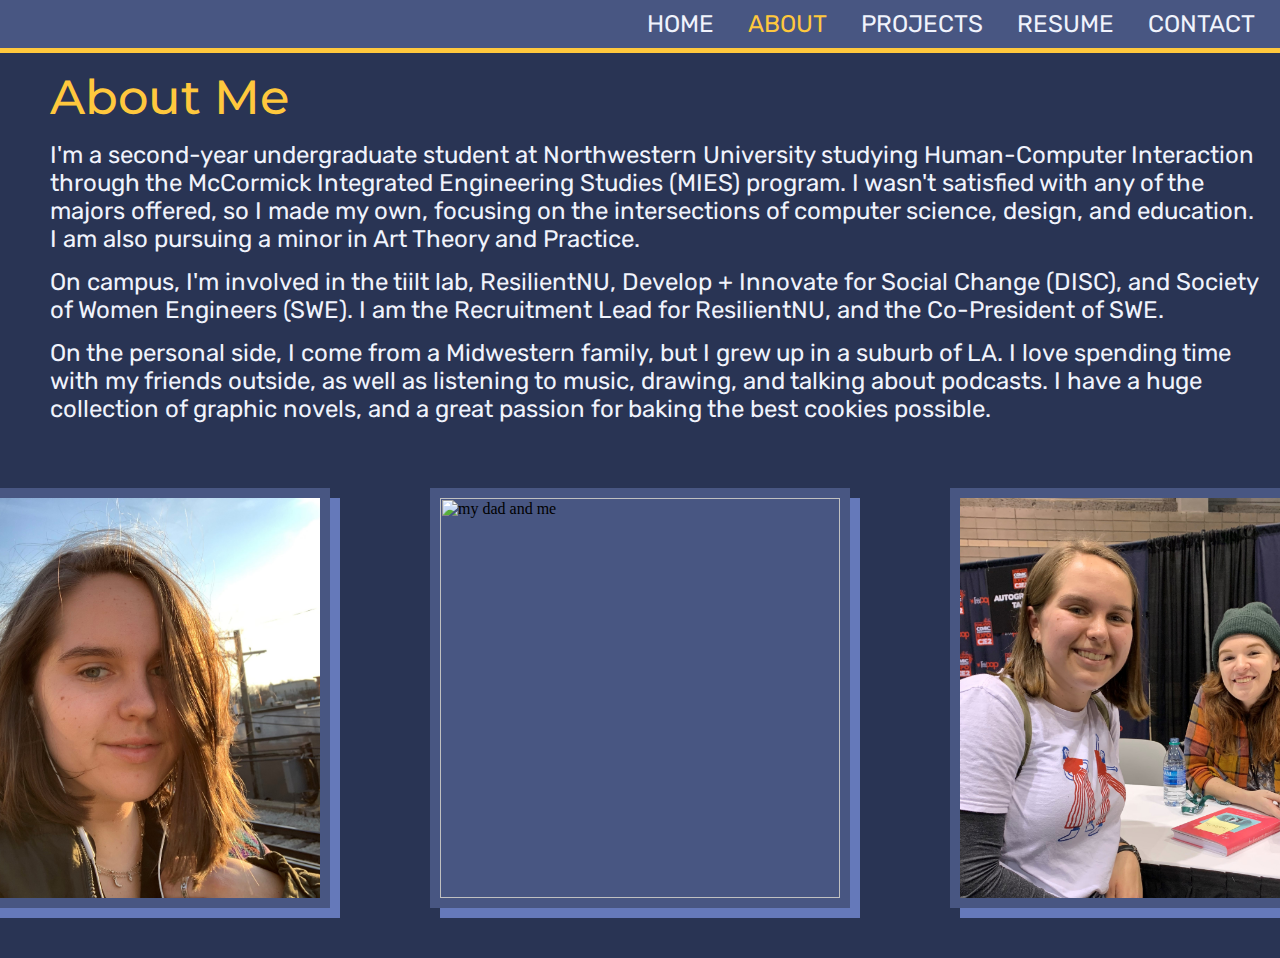
==== about.html @ b74f227f "first commit" ====
<html>
  <head>
    <title>Isabelle Mallwitz</title>
    <link rel="stylesheet" type="text/css" href="styles.css" />
    <link href="https://fonts.googleapis.com/css2?family=Montserrat:wght@400;500&family=Open+Sans&family=Oswald:wght@300&family=Raleway&family=Rubik:wght@400;500&display=swap" rel="stylesheet">
  </head>

  <body>
    <div class="navbar">
      <ul>
        <li> <a href="index.html">HOME</a></li>
        <li> <a href="about.html" id="current-page">ABOUT</a></li>
        <li> <a href="projects.html">PROJECTS</a></li>
        <li> <a href="resume.html">RESUME</a></li>
        <li><a href="contact.html">CONTACT</a></li>
      </ul>
    </div>
    <h1 class="header">About Me</h1>
    <p class="text">I'm a second-year undergraduate student at Northwestern University studying Human-Computer Interaction through the McCormick Integrated Engineering Studies (MIES) program. I wasn't satisfied with any of the majors offered, so I made my own, focusing on the intersections of computer science, design, and education. I am also pursuing a minor in Art Theory and Practice.</p>
    <p class="text">On campus, I'm involved in the tiilt lab, ResilientNU, Develop + Innovate for Social Change (DISC), and Society of Women Engineers (SWE). I am the Recruitment Lead for ResilientNU, and the Co-President of SWE.</p>
    <p class="text">On the personal side, I come from a Midwestern family, but I grew up in a suburb of LA. I love spending time with my friends outside, as well as listening to music, drawing, and talking about podcasts. I have a huge collection of graphic novels, and a great passion for baking the best cookies possible.</p>
    <div class="image-block">
      <div class="image">
        <img src="images/pictureofme_0.jpg" alt="A picture of me"/>
        <p class ="description" id="me-text">This is me! I took this picture in downtown Chicago while waiting for my train, as the sun was setting. I love Chicago a lot, and I'm grateful that I get to explore it while I'm in school.</p>
      </div>
      <div class="image">
        <img src="images/with dad.jpg" alt="my dad and me"/>
        <p class="description" id="dad-text">This is a picture of me with my dad at the preview of his most recent project, Galaxy's Edge.</p>
      </div>
      <div class="image">
        <img src="images/pic with noelle.jpg" alt="me with my favorite author, Noelle Stevenson"/>
        <p class="description" id="noelle-text">This is a picture of me with one of my favorite authors, Noelle Stevenson. She is an amazing artist and the creator of a lovely show on Netflix, She-Ra and the Princesses of Power.</p>
      </div>
    </div>
  </body>
</html>
---- styles.css ----
/* Universal Formatting */

body {
  margin: 0;
  background-color: #293454;
}




/* Navigation Bar */
.navbar {
  text-align: right;
  background-color: #485682;
  padding: 10px;
  border-bottom: 5px solid #FFC83D;
  position: sticky;
  top: 0px;
}

.navbar ul{
  list-style: none;
  padding: 0;
  margin: 0;
}

.navbar li{
  display: inline-block;
  position: relative;
}

.navbar a{
  font-family: 'Rubik', sans-serif;
  font-size: 1.5em;
  color: #f0f3fc;
  text-decoration: none;
  margin: 15px;
}

.navbar a:hover {
  color: #293454;
}

.navbar #current-page{
  color: #FFC83D;
}




/* general text stuff */
h1 {
  font-family: 'Montserrat', sans-serif;
  color: #FFC83D;
  font-size: 3em;
  font-weight: 500;
  margin: 15px;
  margin-left: 50px;
}

.text {
  font-family: 'Rubik', sans-serif;
  font-size: 1.5em;
  color: #f0f3fc;
  margin: 15px;
  margin-left: 50px;
}

.text a {
  color: #FFC83D;
}

.text a:hover {
  color: #6579ba;
}




/* image-related formatting */
.image-block {
  display: flex;
  justify-content: center;
}

.image-block .image {
  width: 400px;
  border: 10px solid #485682;
  margin: 50px;
  box-shadow: 10px 10px #6579ba;
  background-color: #485682;
}

.image p {
  position: absolute;
  text-align: center;
}

.description {
  font-family: 'Rubik', sans-serif;
  font-size: 1.25em;
  color: white;
  width: 300px;
  opacity: 0;
  visibility: hidden;
}

img {
  width: 400px;
  height: 400px;
}

video {
  width: 400px;
  height: 400px;
}

.image:hover img{
  opacity: 0.1;
}

.image:hover .description{
  visibility: visible;
  opacity: 1;
}




/* formatting to allow for description text to be on top of the image when hovered */
#riley-text {
  top: 350px;
  left: 100px;
}

#twins-text {
  top: 340px;
  left: 620px;
}

#cari-text {
  top: 340px;
  left: 1140px;
}

#me-text {
  top: 575px;
  left: 100px;
}

#dad-text {
  top: 625px;
  left: 620px;
}

#noelle-text {
  top: 575px;
  left: 1140px;
}

/* resume-specific */
.resume {
  width: 100%;
  height: 100%;
}
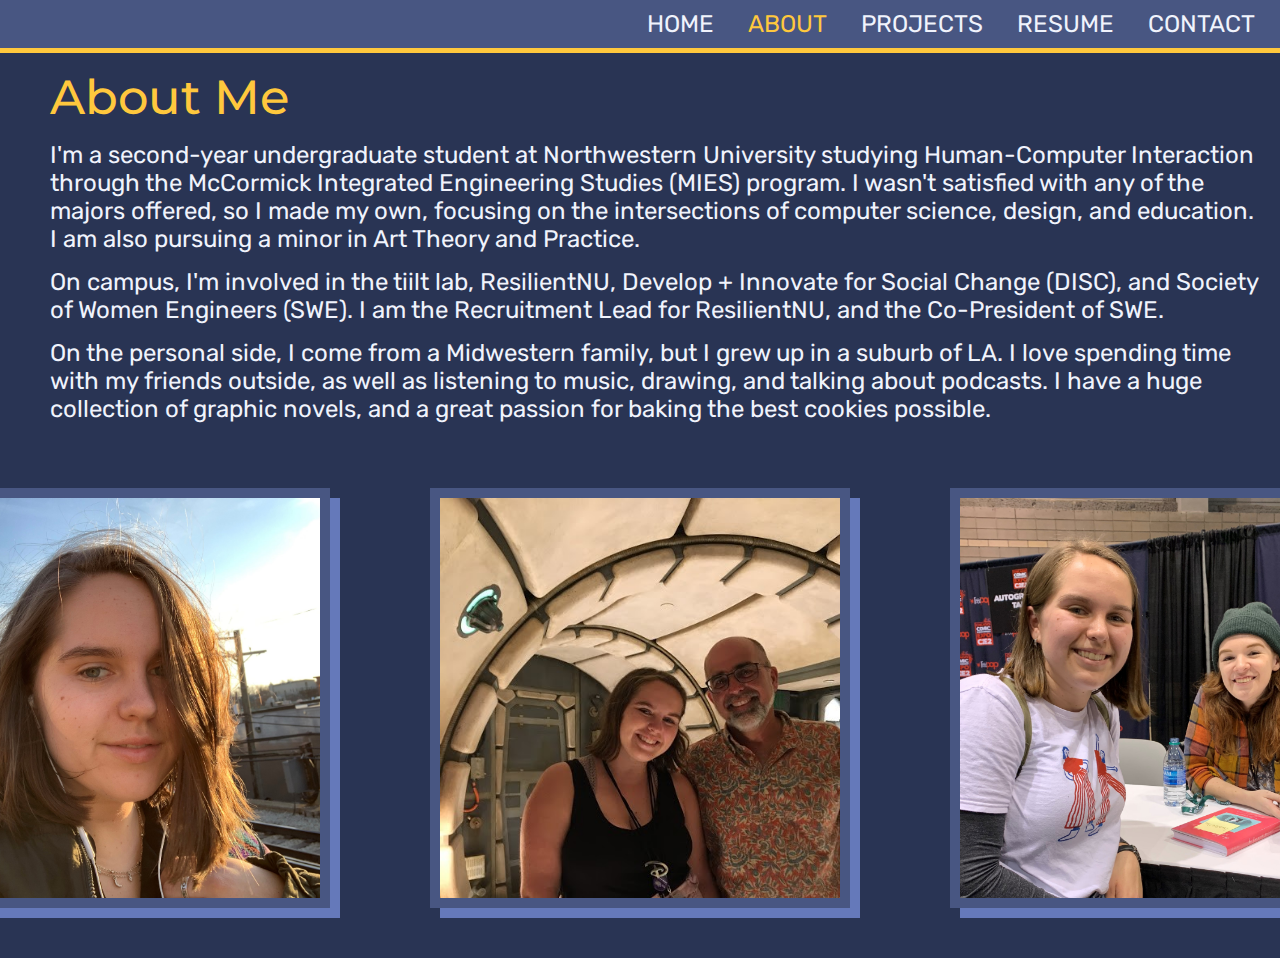
==== commit 735f3385: "image fix" ====
--- a/about.html
+++ b/about.html
@@ -25,7 +25,7 @@
         <p class ="description" id="me-text">This is me! I took this picture in downtown Chicago while waiting for my train, as the sun was setting. I love Chicago a lot, and I'm grateful that I get to explore it while I'm in school.</p>
       </div>
       <div class="image">
-        <img src="images/with dad.jpg" alt="my dad and me"/>
+        <img src="images/with dad.JPG" alt="my dad and me"/>
         <p class="description" id="dad-text">This is a picture of me with my dad at the preview of his most recent project, Galaxy's Edge.</p>
       </div>
       <div class="image">
